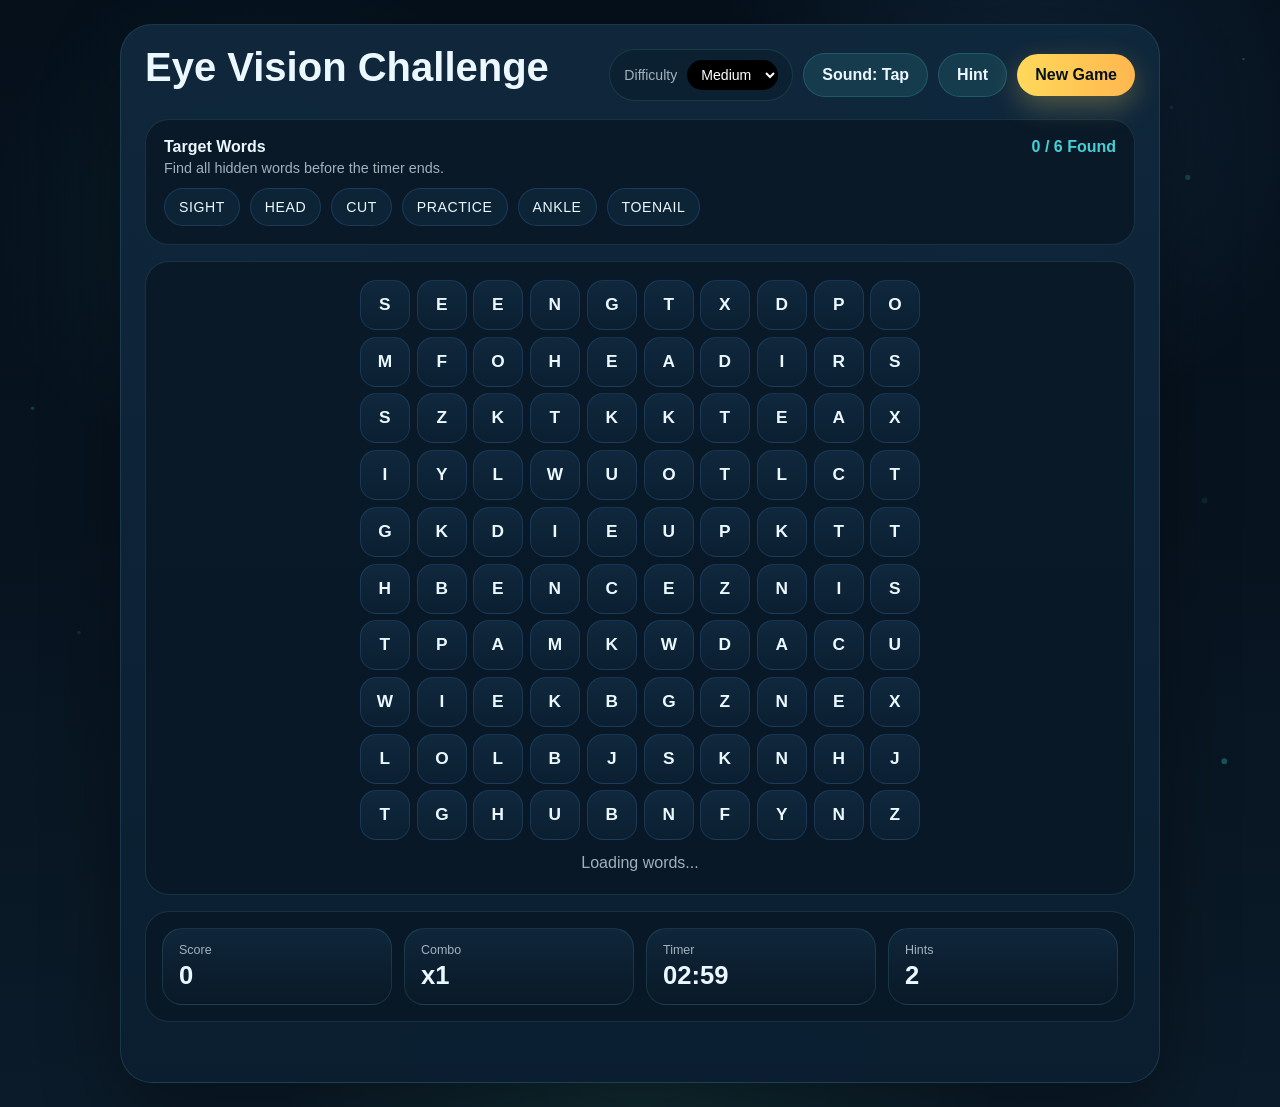
==== word_index.html @ 0fefee17 "file name changes" ====
<!DOCTYPE html>
<html lang="en">
<head>
  <meta charset="UTF-8">
  <meta name="viewport" content="width=device-width, initial-scale=1.0">
  <title>Eye Vision Challenge</title>
  <link rel="stylesheet" href="word_style.css">
</head>
<body>
  <canvas id="particlesCanvas" class="particles-canvas" aria-hidden="true"></canvas>
  <main class="app-shell">
    <section class="game-card">
      <header class="hero-block">
        <div>
          <h1 class="game-title">Eye Vision Challenge</h1>
        </div>
        <div class="header-actions">
          <label class="select-wrap" for="difficultySelect">
            <span>Difficulty</span>
            <select id="difficultySelect">
              <option value="easy">Easy</option>
              <option value="medium" selected>Medium</option>
              <option value="hard">Hard</option>
            </select>
          </label>
          <button id="soundBtn" class="action-btn secondary" type="button" aria-pressed="true">Sound: On</button>
          <button id="hintBtn" class="action-btn secondary" type="button">Hint</button>
          <button id="newGameBtn" class="action-btn primary" type="button">New Game</button>
        </div>
      </header>
      <section class="word-panel">
        <div class="panel-heading">
          <div>
            <h2>Target Words</h2>
            <p>Find all hidden words before the timer ends.</p>
          </div>
          <div class="progress-meta">
            <span id="progressLabel">0 / 0 Found</span>
          </div>
        </div>
        <div id="wordList" class="word-list"></div>
      </section>
      <section class="board-panel">
        <div id="boardArea" class="board-area">
          <div id="selectionLine" class="selection-line" aria-hidden="true"></div>
          <div id="grid" class="word-grid" aria-label="Word finder grid"></div>
        </div>
        <div id="selectionPreview" class="selection-preview">Drag to select a word</div>
      </section>
      <section class="status-panel">
        <article class="status-card">
          <span class="status-label">Score</span>
          <strong id="scoreValue" class="status-value">0</strong>
        </article>
        <article class="status-card">
          <span class="status-label">Combo</span>
          <strong id="comboValue" class="status-value">x1</strong>
        </article>
        <article class="status-card">
          <span class="status-label">Timer</span>
          <strong id="timerValue" class="status-value">03:00</strong>
        </article>
        <article class="status-card">
          <span class="status-label">Hints</span>
          <strong id="hintValue" class="status-value">0</strong>
        </article>
      </section>
      <div id="toastMessage" class="toast-message" aria-live="polite"></div>
    </section>
  </main>
  <div id="gameOverModal" class="modal" aria-hidden="true">
    <div class="modal-backdrop"></div>
    <div class="modal-dialog" role="dialog" aria-modal="true" aria-labelledby="gameOverTitle">
      <h2 id="gameOverTitle">Game Over</h2>
      <p class="modal-copy">The timer has ended.</p>
      <div class="modal-stats">
        <div>
          <span>Final Score</span>
          <strong id="finalScore">0</strong>
        </div>
        <div>
          <span>Words Found</span>
          <strong id="finalWords">0 / 0</strong>
        </div>
      </div>
      <button id="retryBtn" class="action-btn primary modal-btn" type="button">Retry</button>
    </div>
  </div>
  <script src="word_script.js"></script>
</body>
</html>
---- word_style.css ----
:root {
  --bg: #07131f;
  --panel: #10283d;
  --panel-strong: #0b1f31;
  --line: rgba(110, 210, 218, 0.14);
  --text: #ebf8ff;
  --muted: rgba(235, 248, 255, 0.68);
  --teal: #45d0d5;
  --green: #4ee38d;
  --yellow: #ffd95a;
  --red: #ff5b6e;
  --shadow: 0 28px 80px rgba(0, 0, 0, 0.32);
}

* { box-sizing: border-box; }
html, body { margin: 0; min-height: 100%; }

body {
  font-family: "Segoe UI", "Trebuchet MS", Arial, sans-serif;
  color: var(--text);
  background:
    radial-gradient(circle at 20% 20%, rgba(69, 208, 213, 0.08), transparent 20%),
    radial-gradient(circle at 80% 10%, rgba(90, 167, 255, 0.12), transparent 22%),
    radial-gradient(circle at 50% 100%, rgba(78, 227, 141, 0.08), transparent 28%),
    linear-gradient(180deg, #05101b, #07131f 45%, #0b1b29);
  overflow-x: hidden;
}

.particles-canvas {
  position: fixed;
  inset: 0;
  width: 100%;
  height: 100%;
  pointer-events: none;
  opacity: 0.45;
}

.app-shell {
  min-height: 100vh;
  display: flex;
  align-items: center;
  justify-content: center;
  padding: 24px;
  position: relative;
  z-index: 1;
}

.game-card {
  width: min(100%, 1040px);
  background: linear-gradient(180deg, rgba(16, 40, 61, 0.96), rgba(11, 31, 49, 0.98));
  border: 1px solid var(--line);
  border-radius: 32px;
  box-shadow: var(--shadow);
  padding: 24px;
}

.hero-block {
  display: flex;
  justify-content: space-between;
  gap: 20px;
  align-items: flex-start;
  margin-bottom: 18px;
}

.eyebrow {
  margin: 0 0 10px;
  color: var(--teal);
  text-transform: uppercase;
  letter-spacing: 0.14em;
  font-size: 0.72rem;
}

.game-title {
  margin: 0;
  font-size: clamp(1.5rem, 3.5vw, 2.5rem);
  line-height: 0.92;
}

.hero-copy {
  margin: 10px 0 0;
  max-width: 540px;
  color: var(--muted);
}

.header-actions {
  display: flex;
  gap: 10px;
  align-items: center;
  flex-wrap: wrap;
  justify-content: flex-end;
}

.select-wrap {
  display: flex;
  align-items: center;
  gap: 10px;
  padding: 10px 14px;
  border-radius: 999px;
  background: #0b2031;
  border: 1px solid var(--line);
  color: var(--muted);
  font-size: 0.88rem;
}

.select-wrap select {
  border: 0;
  outline: 0;
  background: #000;
  color: #fff;
  font: inherit;
  border-radius: 999px;
  padding: 6px 10px;
}

.action-btn {
  border: 0;
  border-radius: 999px;
  padding: 12px 18px;
  font: inherit;
  font-weight: 700;
  cursor: pointer;
  transition: transform 160ms ease, box-shadow 160ms ease, background 160ms ease;
}

.action-btn:hover { transform: translateY(-1px); }
.action-btn.primary {
  color: #04111a;
  background: linear-gradient(90deg, var(--yellow), #ffb74f);
  box-shadow: 0 10px 28px rgba(255, 217, 90, 0.28);
}

.action-btn.secondary {
  color: var(--text);
  background: rgba(69, 208, 213, 0.12);
  border: 1px solid rgba(69, 208, 213, 0.2);
}

.word-panel, .board-panel, .status-panel {
  border: 1px solid var(--line);
  background: rgba(9, 24, 38, 0.86);
  border-radius: 24px;
}

.word-panel { padding: 18px; margin-bottom: 16px; }

.panel-heading {
  display: flex;
  justify-content: space-between;
  gap: 16px;
  align-items: flex-start;
  margin-bottom: 12px;
}

.panel-heading h2 { margin: 0 0 4px; font-size: 1rem; }
.panel-heading p { margin: 0; color: var(--muted); font-size: 0.9rem; }
.progress-meta { color: var(--teal); font-weight: 700; white-space: nowrap; }

.word-list { display: flex; flex-wrap: wrap; gap: 10px; }

.word-pill {
  position: relative;
  padding: 10px 14px;
  border-radius: 999px;
  border: 1px solid rgba(90, 167, 255, 0.18);
  background: #0d2336;
  color: var(--text);
  font-size: 0.88rem;
  letter-spacing: 0.04em;
  overflow: hidden;
}

.word-pill.found {
  background: rgba(78, 227, 141, 0.16);
  border-color: rgba(78, 227, 141, 0.45);
  color: #d9ffe8;
}

.word-pill.found::after {
  content: "";
  position: absolute;
  left: 10px;
  right: 10px;
  top: 50%;
  height: 2px;
  background: currentColor;
  transform: scaleX(0);
  transform-origin: left center;
  animation: strike 280ms ease forwards;
}

.board-panel { padding: 18px; }
.board-panel { overflow: hidden; }
.board-area {
  position: relative;
  display: flex;
  justify-content: center;
  width: 100%;
  overflow-x: auto;
  overflow-y: hidden;
  -webkit-overflow-scrolling: touch;
}

.selection-line {
  position: absolute;
  left: 0;
  top: 0;
  height: 8px;
  border-radius: 999px;
  background: linear-gradient(90deg, rgba(255, 217, 90, 0.96), rgba(69, 208, 213, 0.96));
  box-shadow: 0 0 24px rgba(255, 217, 90, 0.35);
  transform-origin: left center;
  opacity: 0;
  z-index: 2;
  pointer-events: none;
}

.word-grid {
  --grid-size: 10;
  width: min(100%, 560px);
  max-width: 100%;
  display: grid;
  grid-template-columns: repeat(var(--grid-size), minmax(0, 1fr));
  gap: 7px;
  touch-action: none;
  position: relative;
  z-index: 3;
}

.grid-cell {
  aspect-ratio: 1;
  border: 1px solid rgba(90, 167, 255, 0.16);
  border-radius: 16px;
  background: linear-gradient(180deg, #10283d, #0b1f31);
  color: var(--text);
  display: grid;
  place-items: center;
  font-size: clamp(0.9rem, 1.5vw, 1.08rem);
  font-weight: 700;
  cursor: pointer;
  user-select: none;
  transition: transform 120ms ease, border-color 120ms ease, box-shadow 120ms ease, background 120ms ease;
  animation: cellIn 260ms ease both;
}

.grid-cell:hover {
  transform: translateY(-1px);
  border-color: rgba(69, 208, 213, 0.35);
  box-shadow: 0 8px 18px rgba(0, 0, 0, 0.22);
}

.grid-cell.selected {
  background: linear-gradient(180deg, rgba(255, 217, 90, 0.26), rgba(255, 217, 90, 0.12));
  border-color: rgba(255, 217, 90, 0.86);
  box-shadow: 0 0 20px rgba(255, 217, 90, 0.26);
}

.grid-cell.error {
  background: linear-gradient(180deg, rgba(255, 91, 110, 0.28), rgba(255, 91, 110, 0.1));
  border-color: rgba(255, 91, 110, 0.85);
  box-shadow: 0 0 22px rgba(255, 91, 110, 0.22);
  animation: wrongFlash 420ms ease;
}

.grid-cell.found {
  background: linear-gradient(180deg, rgba(78, 227, 141, 0.22), rgba(78, 227, 141, 0.08));
  border-color: rgba(78, 227, 141, 0.75);
  box-shadow: 0 0 24px rgba(78, 227, 141, 0.18);
}

.grid-cell.hint { animation: hintPulse 800ms ease 2; }
.grid-cell.explode { animation: explode 440ms ease; }

.selection-preview {
  margin-top: 14px;
  text-align: center;
  color: var(--muted);
  min-height: 22px;
}

.status-panel {
  margin-top: 16px;
  padding: 16px;
  display: grid;
  grid-template-columns: repeat(4, minmax(0, 1fr));
  gap: 12px;
}

.status-card {
  border-radius: 20px;
  background: linear-gradient(180deg, rgba(16, 40, 61, 0.92), rgba(10, 25, 39, 0.96));
  border: 1px solid var(--line);
  padding: 14px 16px;
}

.status-label {
  display: block;
  color: var(--muted);
  font-size: 0.78rem;
  margin-bottom: 4px;
}

.status-value {
  display: inline-block;
  font-size: clamp(1.15rem, 2vw, 1.7rem);
  transition: transform 180ms ease, color 180ms ease;
}

.status-value.bump { transform: scale(1.14); color: var(--yellow); }
.status-value.danger { color: var(--red); animation: flash 800ms linear infinite; }

.toast-message {
  margin-top: 14px;
  min-height: 22px;
  color: var(--yellow);
  font-weight: 700;
  text-align: center;
  opacity: 0;
  transform: translateY(8px);
  transition: opacity 180ms ease, transform 180ms ease;
}

.toast-message.show { opacity: 1; transform: translateY(0); }

.modal {
  position: fixed;
  inset: 0;
  display: flex;
  align-items: center;
  justify-content: center;
  padding: 24px;
  visibility: hidden;
  opacity: 0;
  transition: opacity 180ms ease, visibility 180ms ease;
  z-index: 10;
}

.modal.open { visibility: visible; opacity: 1; }
.modal-backdrop { position: absolute; inset: 0; background: rgba(2, 8, 14, 0.72); }

.modal-dialog {
  position: relative;
  width: min(100%, 420px);
  padding: 24px;
  border-radius: 28px;
  border: 1px solid var(--line);
  background: linear-gradient(180deg, #10283d, #0b1f31);
  box-shadow: var(--shadow);
  text-align: center;
}

.modal-dialog h2 { margin: 0 0 10px; }
.modal-copy { margin: 0 0 18px; color: var(--muted); }

.modal-stats {
  display: grid;
  grid-template-columns: repeat(2, 1fr);
  gap: 12px;
  margin-bottom: 18px;
}

.modal-stats div {
  padding: 14px;
  border-radius: 18px;
  border: 1px solid var(--line);
  background: rgba(12, 34, 52, 0.8);
}

.modal-stats span {
  display: block;
  color: var(--muted);
  font-size: 0.82rem;
  margin-bottom: 6px;
}

.modal-btn { width: 100%; }

@keyframes cellIn { from { opacity: 0; transform: scale(0.9); } to { opacity: 1; transform: scale(1); } }
@keyframes strike { to { transform: scaleX(1); } }
@keyframes flash { 0%, 100% { opacity: 1; } 50% { opacity: 0.35; } }
@keyframes explode { 0% { transform: scale(1); } 50% { transform: scale(1.14); } 100% { transform: scale(1); } }
@keyframes hintPulse { 0%, 100% { box-shadow: 0 0 0 rgba(69, 208, 213, 0); } 50% { box-shadow: 0 0 20px rgba(69, 208, 213, 0.4); } }
@keyframes wrongFlash { 0% { transform: translateX(0) scale(1); } 20% { transform: translateX(-3px) scale(1.03); } 40% { transform: translateX(3px) scale(0.99); } 60% { transform: translateX(-2px) scale(1.01); } 100% { transform: translateX(0) scale(1); } }

@media (max-width: 900px) {
  .hero-block { flex-direction: column; }
  .header-actions { width: 100%; justify-content: flex-start; }
  .header-actions > * { flex: 1 1 160px; }
  .select-wrap { justify-content: space-between; }
  .status-panel { grid-template-columns: repeat(2, minmax(0, 1fr)); }
}

@media (max-width: 600px) {
  .app-shell { padding: 14px; }
  .game-card { padding: 16px; border-radius: 24px; }
  .hero-copy { max-width: none; font-size: 0.92rem; }
  .panel-heading { flex-direction: column; }
  .progress-meta { white-space: normal; }
  .word-panel, .board-panel, .status-panel { border-radius: 20px; }
  .word-panel, .board-panel { padding: 14px; }
  .word-grid { width: 100%; gap: 4px; }
  .grid-cell { border-radius: 10px; font-size: clamp(0.72rem, 2.8vw, 0.9rem); }
  .word-pill { padding: 8px 12px; font-size: 0.8rem; }
  .status-panel { grid-template-columns: 1fr 1fr; }
  .status-card { padding: 12px 14px; border-radius: 16px; }
  .status-value { font-size: 1.05rem; }
  .modal-stats { grid-template-columns: 1fr; }
}

@media (max-width: 430px) {
  .app-shell { padding: 10px; }
  .game-card { padding: 12px; border-radius: 20px; }
  .game-title { font-size: clamp(1.8rem, 9vw, 2.4rem); }
  .header-actions { gap: 8px; }
  .header-actions > * { flex-basis: 100%; width: 100%; }
  .select-wrap, .action-btn { width: 100%; }
  .select-wrap {
    padding: 7px 10px;
    gap: 8px;
    font-size: 0.78rem;
    min-height: 38px;
  }
  .select-wrap select {
    padding: 4px 8px;
    font-size: 0.78rem;
    min-height: 28px;
  }
  .action-btn {
    padding: 8px 12px;
    font-size: 0.8rem;
    min-height: 38px;
  }
  .board-panel { padding: 10px; }
  .word-grid { gap: 3px; }
  .grid-cell {
    border-radius: 8px;
    font-size: clamp(0.66rem, 2.9vw, 0.8rem);
    border-width: 1px;
  }
  .selection-line { height: 6px; }
  .status-panel { gap: 8px; padding: 12px; }
}

@media (max-width: 360px) {
  .app-shell { padding: 8px; }
  .game-card { padding: 10px; }
  .word-panel, .board-panel { padding: 10px; }
  .word-grid { gap: 2px; }
  .grid-cell {
    border-radius: 7px;
    font-size: clamp(0.58rem, 2.7vw, 0.72rem);
  }
  .word-pill { padding: 7px 10px; font-size: 0.75rem; }
  .status-card { padding: 10px 12px; }
}
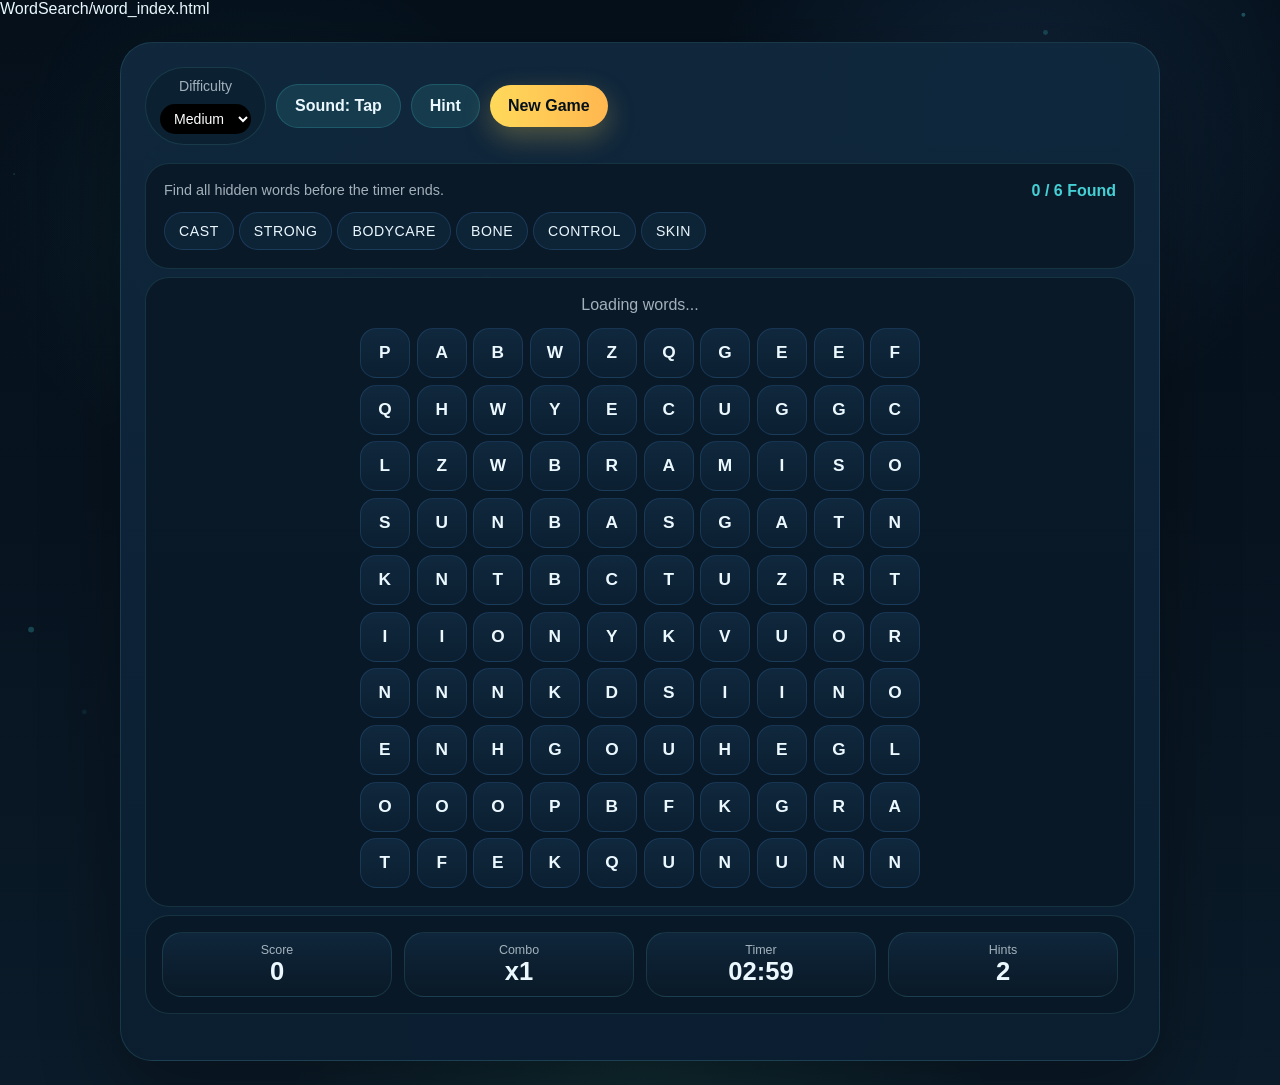
==== commit 784574e4: "file css change" ====
--- a/word_index.html
+++ b/word_index.html
@@ -3,7 +3,9 @@
 <head>
   <meta charset="UTF-8">
   <meta name="viewport" content="width=device-width, initial-scale=1.0">
-  <title>Eye Vision Challenge</title>
+<title>Word Game</title>
+</xai:function_call name="edit_file">
+<parameter name="path">WordSearch/word_index.html
   <link rel="stylesheet" href="word_style.css">
 </head>
 <body>
@@ -11,9 +13,9 @@
   <main class="app-shell">
     <section class="game-card">
       <header class="hero-block">
-        <div>
-          <h1 class="game-title">Eye Vision Challenge</h1>
-        </div>
+        <!-- <div>
+<h1 class="game-title">Word Search</h1>
+        </div> -->
         <div class="header-actions">
           <label class="select-wrap" for="difficultySelect">
             <span>Difficulty</span>
@@ -31,7 +33,7 @@
       <section class="word-panel">
         <div class="panel-heading">
           <div>
-            <h2>Target Words</h2>
+            <!-- <h2>Target Words</h2> -->
             <p>Find all hidden words before the timer ends.</p>
           </div>
           <div class="progress-meta">
@@ -41,11 +43,12 @@
         <div id="wordList" class="word-list"></div>
       </section>
       <section class="board-panel">
+        <div id="selectionPreview" class="selection-preview">Drag to select a word</div>
         <div id="boardArea" class="board-area">
           <div id="selectionLine" class="selection-line" aria-hidden="true"></div>
           <div id="grid" class="word-grid" aria-label="Word finder grid"></div>
         </div>
-        <div id="selectionPreview" class="selection-preview">Drag to select a word</div>
+        <!-- <div id="selectionPreview" class="selection-preview">Drag to select a word</div> -->
       </section>
       <section class="status-panel">
         <article class="status-card">
--- a/word_style.css
+++ b/word_style.css
@@ -86,7 +86,7 @@
   display: flex;
   gap: 10px;
   align-items: center;
-  flex-wrap: wrap;
+  flex-wrap: nowrap;
   justify-content: flex-end;
 }
 
@@ -100,6 +100,7 @@
   border: 1px solid var(--line);
   color: var(--muted);
   font-size: 0.88rem;
+  flex-direction: column;
 }
 
 .select-wrap select {
@@ -120,6 +121,7 @@
   font-weight: 700;
   cursor: pointer;
   transition: transform 160ms ease, box-shadow 160ms ease, background 160ms ease;
+  white-space: nowrap;
 }
 
 .action-btn:hover { transform: translateY(-1px); }
@@ -141,12 +143,12 @@
   border-radius: 24px;
 }
 
-.word-panel { padding: 18px; margin-bottom: 16px; }
+.word-panel { padding: 18px; margin-bottom: 8px; }
 
 .panel-heading {
   display: flex;
   justify-content: space-between;
-  gap: 16px;
+  gap: 4px;
   align-items: flex-start;
   margin-bottom: 12px;
 }
@@ -155,7 +157,7 @@
 .panel-heading p { margin: 0; color: var(--muted); font-size: 0.9rem; }
 .progress-meta { color: var(--teal); font-weight: 700; white-space: nowrap; }
 
-.word-list { display: flex; flex-wrap: wrap; gap: 10px; }
+.word-list { display: flex; flex-wrap: wrap; gap: 5px; }
 
 .word-pill {
   position: relative;
@@ -271,18 +273,19 @@
 .grid-cell.explode { animation: explode 440ms ease; }
 
 .selection-preview {
-  margin-top: 14px;
+  margin-bottom: 10px;
   text-align: center;
   color: var(--muted);
   min-height: 22px;
 }
 
 .status-panel {
-  margin-top: 16px;
+  margin-top: 8px;
   padding: 16px;
-  display: grid;
-  grid-template-columns: repeat(4, minmax(0, 1fr));
+  display: flex;
   gap: 12px;
+  flex-wrap: nowrap;
+  overflow-x: auto;
 }
 
 .status-card {
@@ -290,13 +293,17 @@
   background: linear-gradient(180deg, rgba(16, 40, 61, 0.92), rgba(10, 25, 39, 0.96));
   border: 1px solid var(--line);
   padding: 14px 16px;
-}
+  flex: 1;              /* makes all cards equal width */
+  text-align: center;
+  padding: 10px;
+}
+
 
 .status-label {
   display: block;
   color: var(--muted);
   font-size: 0.78rem;
-  margin-bottom: 4px;
+  /* margin-bottom: 4px; */
 }
 
 .status-value {
@@ -309,7 +316,7 @@
 .status-value.danger { color: var(--red); animation: flash 800ms linear infinite; }
 
 .toast-message {
-  margin-top: 14px;
+  /* margin-top: 14px; */
   min-height: 22px;
   color: var(--yellow);
   font-weight: 700;
@@ -396,12 +403,12 @@
   .panel-heading { flex-direction: column; }
   .progress-meta { white-space: normal; }
   .word-panel, .board-panel, .status-panel { border-radius: 20px; }
-  .word-panel, .board-panel { padding: 14px; }
+  .word-panel, .board-panel { padding: 10px; }
   .word-grid { width: 100%; gap: 4px; }
   .grid-cell { border-radius: 10px; font-size: clamp(0.72rem, 2.8vw, 0.9rem); }
   .word-pill { padding: 8px 12px; font-size: 0.8rem; }
   .status-panel { grid-template-columns: 1fr 1fr; }
-  .status-card { padding: 12px 14px; border-radius: 16px; }
+  .status-card { padding: 5px 10px; border-radius: 16px; }
   .status-value { font-size: 1.05rem; }
   .modal-stats { grid-template-columns: 1fr; }
 }
@@ -437,7 +444,7 @@
     border-width: 1px;
   }
   .selection-line { height: 6px; }
-  .status-panel { gap: 8px; padding: 12px; }
+  .status-panel { gap: 8px; padding: 10px; }
 }
 
 @media (max-width: 360px) {
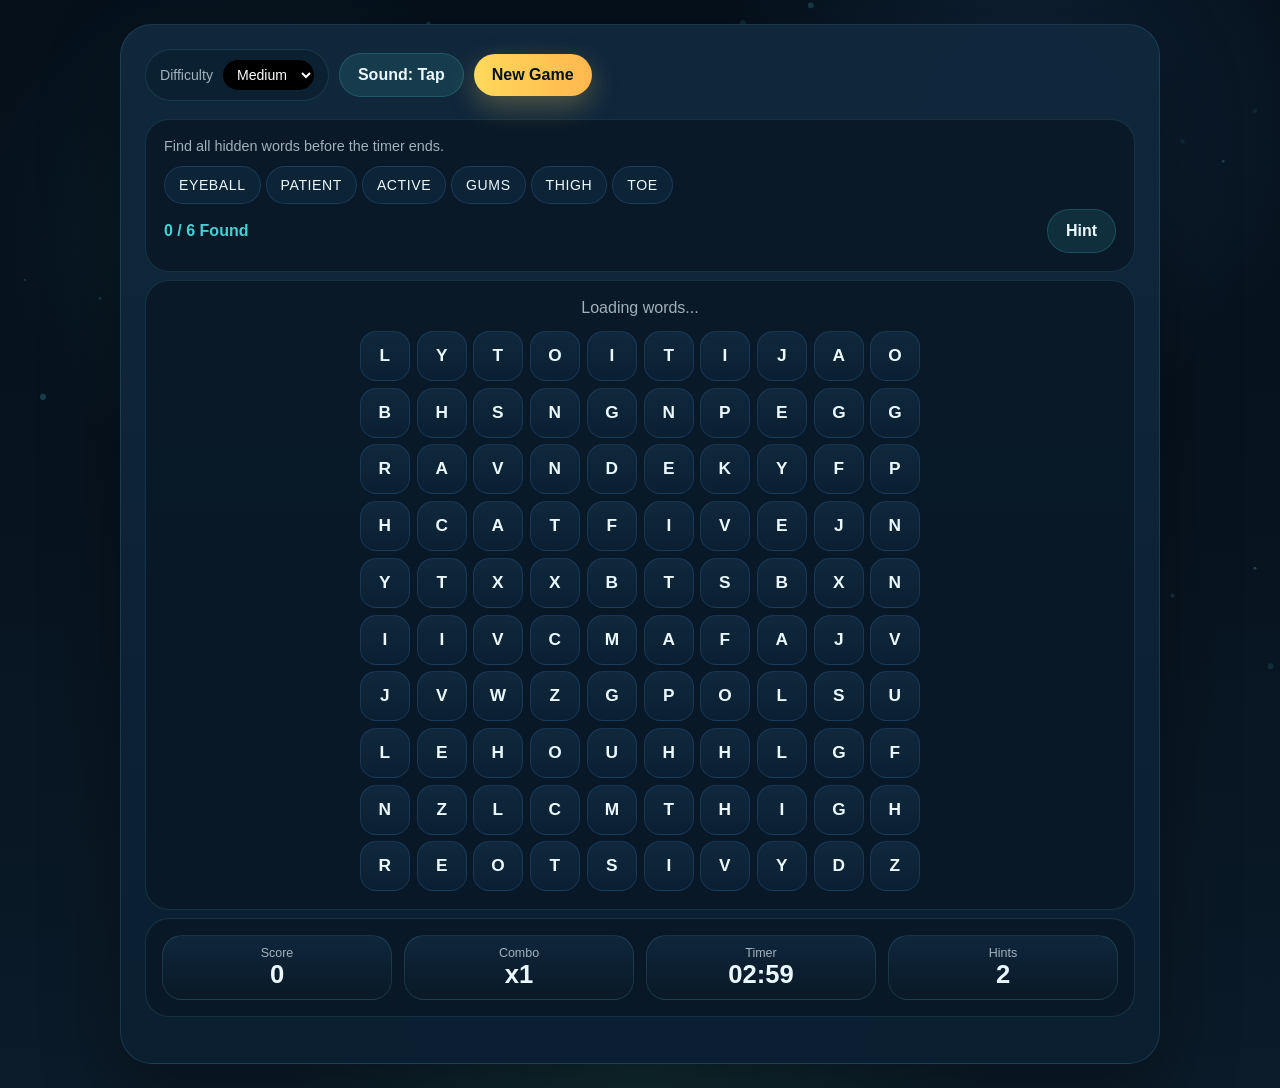
==== commit f28591c7: "html changes" ====
--- a/word_index.html
+++ b/word_index.html
@@ -5,7 +5,7 @@
   <meta name="viewport" content="width=device-width, initial-scale=1.0">
 <title>Word Game</title>
 </xai:function_call name="edit_file">
-<parameter name="path">WordSearch/word_index.html
+<!-- <parameter name="path">WordSearch/word_index.html -->
   <link rel="stylesheet" href="word_style.css">
 </head>
 <body>
@@ -17,16 +17,24 @@
 <h1 class="game-title">Word Search</h1>
         </div> -->
         <div class="header-actions">
-          <label class="select-wrap" for="difficultySelect">
+          <!-- <label class="select-wrap" for="difficultySelect">
             <span>Difficulty</span>
             <select id="difficultySelect">
               <option value="easy">Easy</option>
               <option value="medium" selected>Medium</option>
               <option value="hard">Hard</option>
             </select>
-          </label>
+          </label> -->
+            <label class="select-wrap" for="difficultySelect">
+    <span>Difficulty</span>
+    <select id="difficultySelect">
+      <option value="easy">Easy</option>
+      <option value="medium" selected>Medium</option>
+      <option value="hard">Hard</option>
+    </select>
+  </label>
           <button id="soundBtn" class="action-btn secondary" type="button" aria-pressed="true">Sound: On</button>
-          <button id="hintBtn" class="action-btn secondary" type="button">Hint</button>
+          <!-- <button id="hintBtn" class="action-btn secondary" type="button">Hint</button> -->
           <button id="newGameBtn" class="action-btn primary" type="button">New Game</button>
         </div>
       </header>
@@ -36,11 +44,35 @@
             <!-- <h2>Target Words</h2> -->
             <p>Find all hidden words before the timer ends.</p>
           </div>
-          <div class="progress-meta">
+          <!-- <div class="progress-meta">
             <span id="progressLabel">0 / 0 Found</span>
-          </div>
+          </div> -->
         </div>
         <div id="wordList" class="word-list"></div>
+        <div class="progress-meta">
+            <!-- <span id="progressLabel">0 / 0 Found</span>
+          </div>
+          <label class="select-wrap" for="difficultySelect">
+            <span>Difficulty</span>
+            <select id="difficultySelect">
+              <option value="easy">Easy</option>
+              <option value="medium" selected>Medium</option>
+              <option value="hard">Hard</option>
+            </select>
+          </label> -->
+          <div class="top-bar">
+  <span id="progressLabel">0 / 6 Found</span>
+   <button id="hintBtn" class="action-btn secondary" type="button">Hint</button>
+
+  <!-- <label class="select-wrap" for="difficultySelect">
+    <span>Difficulty</span>
+    <select id="difficultySelect">
+      <option value="easy">Easy</option>
+      <option value="medium" selected>Medium</option>
+      <option value="hard">Hard</option>
+    </select>
+  </label> -->
+</div>
       </section>
       <section class="board-panel">
         <div id="selectionPreview" class="selection-preview">Drag to select a word</div>
--- a/word_style.css
+++ b/word_style.css
@@ -100,7 +100,7 @@
   border: 1px solid var(--line);
   color: var(--muted);
   font-size: 0.88rem;
-  flex-direction: column;
+  flex-direction: row;
 }
 
 .select-wrap select {
@@ -157,7 +157,7 @@
 .panel-heading p { margin: 0; color: var(--muted); font-size: 0.9rem; }
 .progress-meta { color: var(--teal); font-weight: 700; white-space: nowrap; }
 
-.word-list { display: flex; flex-wrap: wrap; gap: 5px; }
+.word-list { display: flex; flex-wrap: wrap; gap: 5px; margin-bottom: 5px;}
 
 .word-pill {
   position: relative;
@@ -392,7 +392,7 @@
   .hero-block { flex-direction: column; }
   .header-actions { width: 100%; justify-content: flex-start; }
   .header-actions > * { flex: 1 1 160px; }
-  .select-wrap { justify-content: space-between; }
+  .select-wrap { justify-content: center; }
   .status-panel { grid-template-columns: repeat(2, minmax(0, 1fr)); }
 }
 
@@ -417,11 +417,11 @@
   .app-shell { padding: 10px; }
   .game-card { padding: 12px; border-radius: 20px; }
   .game-title { font-size: clamp(1.8rem, 9vw, 2.4rem); }
-  .header-actions { gap: 8px; }
+  .header-actions { gap: 5px; }
   .header-actions > * { flex-basis: 100%; width: 100%; }
-  .select-wrap, .action-btn { width: 100%; }
+  /* .select-wrap, .action-btn { width: 100%; } */
   .select-wrap {
-    padding: 7px 10px;
+    padding: 5px 10px;
     gap: 8px;
     font-size: 0.78rem;
     min-height: 38px;
@@ -432,7 +432,7 @@
     min-height: 28px;
   }
   .action-btn {
-    padding: 8px 12px;
+    padding: 5px 10px;
     font-size: 0.8rem;
     min-height: 38px;
   }
@@ -459,3 +459,15 @@
   .word-pill { padding: 7px 10px; font-size: 0.75rem; }
   .status-card { padding: 10px 12px; }
 }
+
+.top-bar {
+  display: flex;
+  align-items: center;
+  justify-content: space-between; /* pushes them left & right */
+  gap: 12px;
+  flex-wrap: nowrap;
+}
+
+#progressLabel {
+  white-space: nowrap;
+}
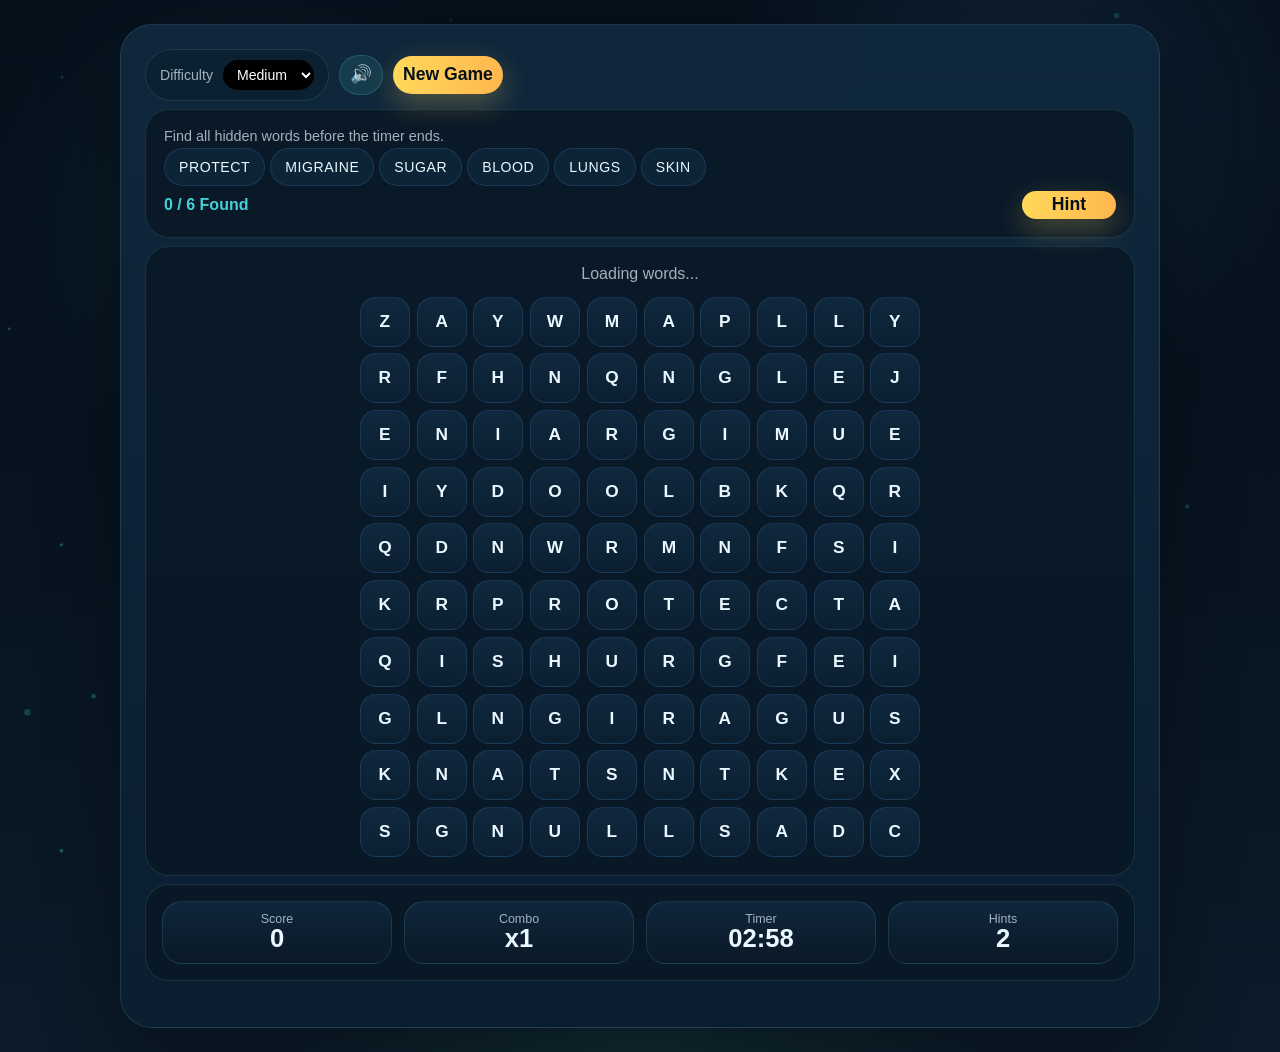
==== commit 3626e0fa: "css chnages" ====
--- a/word_index.html
+++ b/word_index.html
@@ -33,7 +33,7 @@
       <option value="hard">Hard</option>
     </select>
   </label>
-          <button id="soundBtn" class="action-btn secondary" type="button" aria-pressed="true">Sound: On</button>
+<button id="soundBtn" class="action-btn secondary" type="button" aria-pressed="true" title="Sound on - Click to turn off">🔊</button>
           <!-- <button id="hintBtn" class="action-btn secondary" type="button">Hint</button> -->
           <button id="newGameBtn" class="action-btn primary" type="button">New Game</button>
         </div>
@@ -62,7 +62,7 @@
           </label> -->
           <div class="top-bar">
   <span id="progressLabel">0 / 6 Found</span>
-   <button id="hintBtn" class="action-btn secondary" type="button">Hint</button>
+   <button id="hintBtn" class="action-btn primary2" type="button">Hint</button>
 
   <!-- <label class="select-wrap" for="difficultySelect">
     <span>Difficulty</span>
--- a/word_style.css
+++ b/word_style.css
@@ -59,7 +59,7 @@
   justify-content: space-between;
   gap: 20px;
   align-items: flex-start;
-  margin-bottom: 18px;
+  margin-bottom: 8px;
 }
 
 .eyebrow {
@@ -89,6 +89,8 @@
   flex-wrap: nowrap;
   justify-content: flex-end;
 }
+
+/* Size decreased to 120x36px, undone per request */
 
 .select-wrap {
   display: flex;
@@ -116,12 +118,18 @@
 .action-btn {
   border: 0;
   border-radius: 999px;
-  padding: 12px 18px;
+  padding: 10px 10px;
   font: inherit;
   font-weight: 700;
   cursor: pointer;
   transition: transform 160ms ease, box-shadow 160ms ease, background 160ms ease;
   white-space: nowrap;
+  line-height: 1;
+  font-size: 1.1em;
+}
+
+.action-btn#soundBtn {
+  font-size: 1.1em;
 }
 
 .action-btn:hover { transform: translateY(-1px); }
@@ -130,6 +138,12 @@
   background: linear-gradient(90deg, var(--yellow), #ffb74f);
   box-shadow: 0 10px 28px rgba(255, 217, 90, 0.28);
 }
+.action-btn.primary2 {
+  color: #04111a;
+  background: linear-gradient(90deg, var(--yellow), #ffb74f);
+  box-shadow: 0 10px 28px rgba(255, 217, 90, 0.28);
+  padding: 5px 30px;
+}
 
 .action-btn.secondary {
   color: var(--text);
@@ -150,7 +164,7 @@
   justify-content: space-between;
   gap: 4px;
   align-items: flex-start;
-  margin-bottom: 12px;
+  margin-bottom: 4px;
 }
 
 .panel-heading h2 { margin: 0 0 4px; font-size: 1rem; }
@@ -303,7 +317,7 @@
   display: block;
   color: var(--muted);
   font-size: 0.78rem;
-  /* margin-bottom: 4px; */
+  margin-bottom: -2px;
 }
 
 .status-value {
@@ -415,7 +429,7 @@
 
 @media (max-width: 430px) {
   .app-shell { padding: 10px; }
-  .game-card { padding: 12px; border-radius: 20px; }
+  .game-card { padding: 10px 10px 3px 10px; border-radius: 20px; }
   .game-title { font-size: clamp(1.8rem, 9vw, 2.4rem); }
   .header-actions { gap: 5px; }
   .header-actions > * { flex-basis: 100%; width: 100%; }
@@ -471,3 +485,6 @@
 #progressLabel {
   white-space: nowrap;
 }
+
+
+
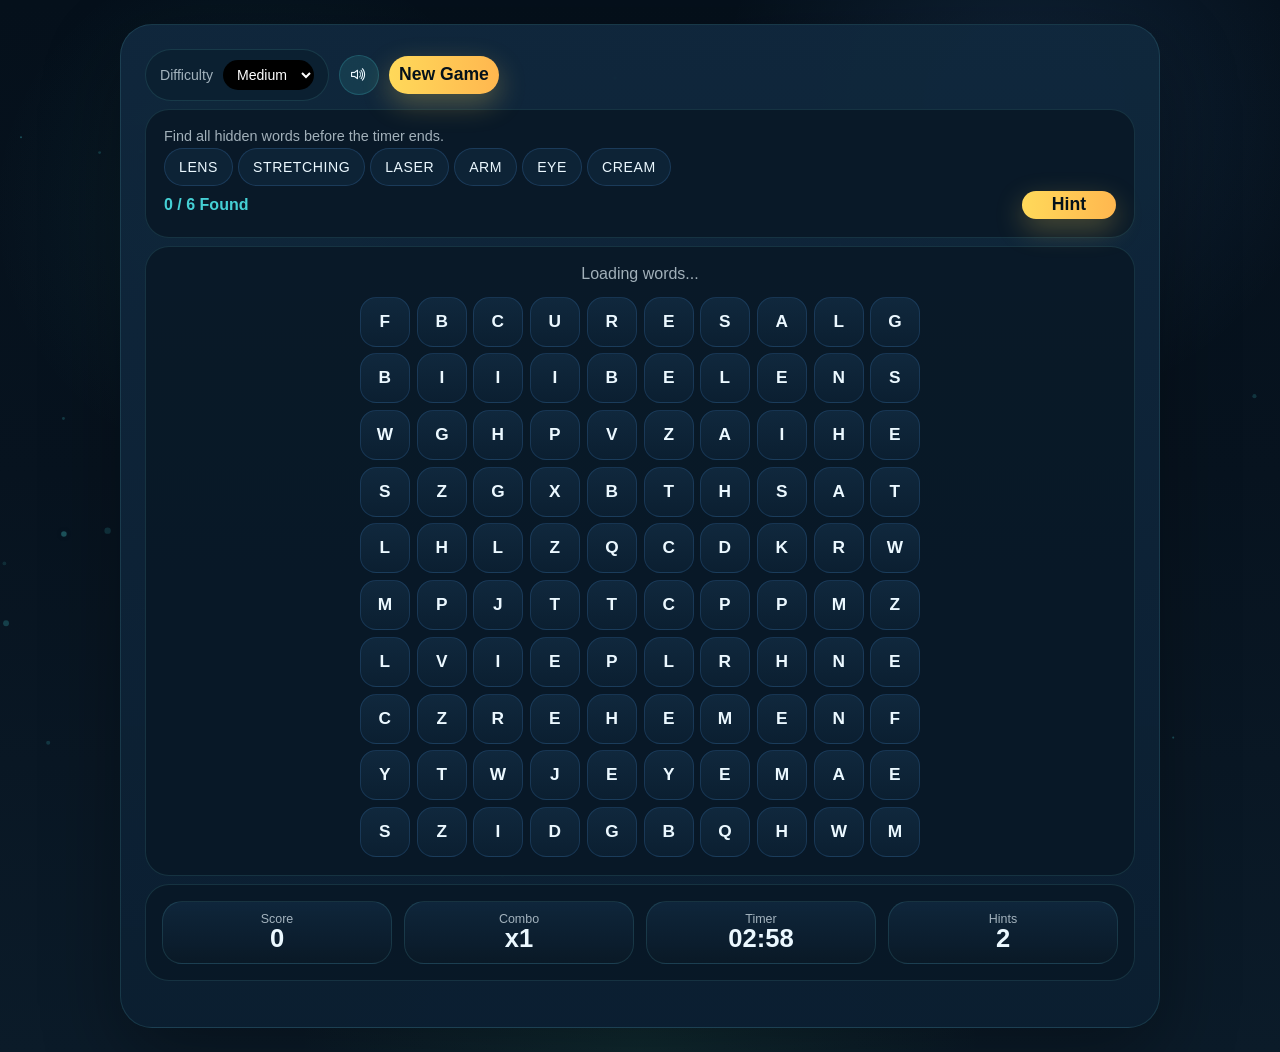
==== commit dde7ed85: "sound button" ====
--- a/word_index.html
+++ b/word_index.html
@@ -6,6 +6,9 @@
 <title>Word Game</title>
 </xai:function_call name="edit_file">
 <!-- <parameter name="path">WordSearch/word_index.html -->
+
+  <link href="https://cdn.jsdelivr.net/npm/bootstrap-icons/font/bootstrap-icons.css" rel="stylesheet">
+  
   <link rel="stylesheet" href="word_style.css">
 </head>
 <body>
@@ -33,7 +36,14 @@
       <option value="hard">Hard</option>
     </select>
   </label>
-<button id="soundBtn" class="action-btn secondary" type="button" aria-pressed="true" title="Sound on - Click to turn off">🔊</button>
+<!-- <button id="soundBtn" class="action-btn secondary" type="button" aria-pressed="true" title="Sound on - Click to turn off">🔊</button> -->
+ <button id="soundBtn"
+        class="action-btn secondary"
+        type="button"
+        aria-pressed="true"
+        title="Sound on - Click to turn off">
+  <i class="bi bi-volume-up-fill"></i>
+</button>
           <!-- <button id="hintBtn" class="action-btn secondary" type="button">Hint</button> -->
           <button id="newGameBtn" class="action-btn primary" type="button">New Game</button>
         </div>
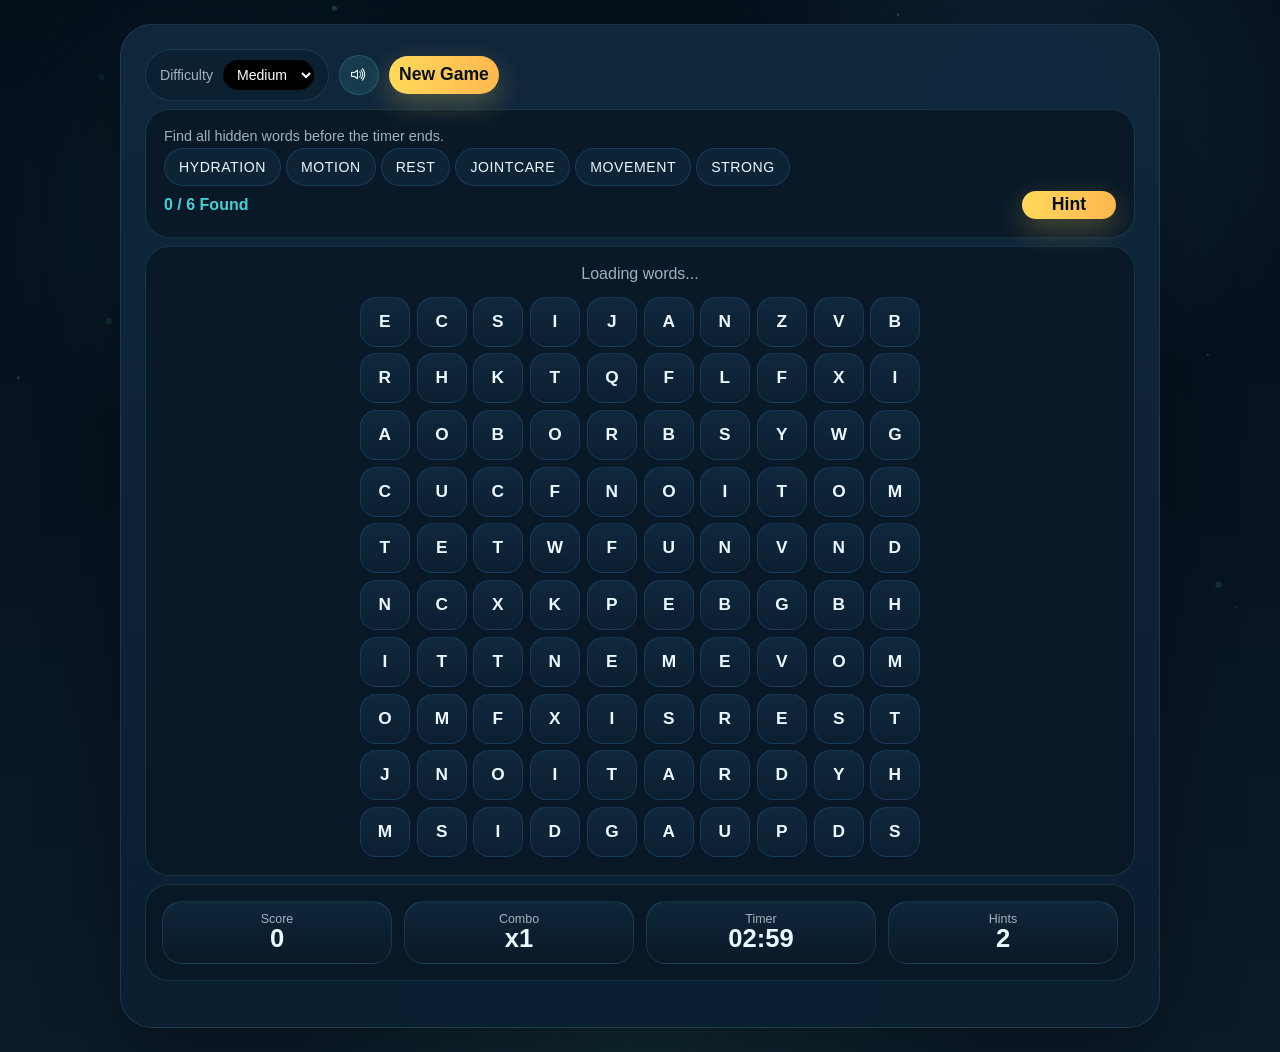
==== commit bf4b5203: "add msg" ====
--- a/word_index.html
+++ b/word_index.html
@@ -131,6 +131,15 @@
       <button id="retryBtn" class="action-btn primary modal-btn" type="button">Retry</button>
     </div>
   </div>
+  <div id="completionModal" class="modal" aria-hidden="true">
+    <div class="modal-backdrop"></div>
+    <div class="modal-dialog" role="dialog" aria-modal="true" aria-labelledby="completionTitle">
+      <h2 id="completionTitle">Congratulations!</h2>
+      <p class="modal-copy">You completed the puzzle.</p>
+      <button id="nextPuzzleBtn" class="action-btn primary modal-btn" type="button">Next</button>
+    </div>
+  </div>
+  
   <script src="word_script.js"></script>
 </body>
 </html>
--- a/word_style.css
+++ b/word_style.css
@@ -488,3 +488,4 @@
 
 
 
+
